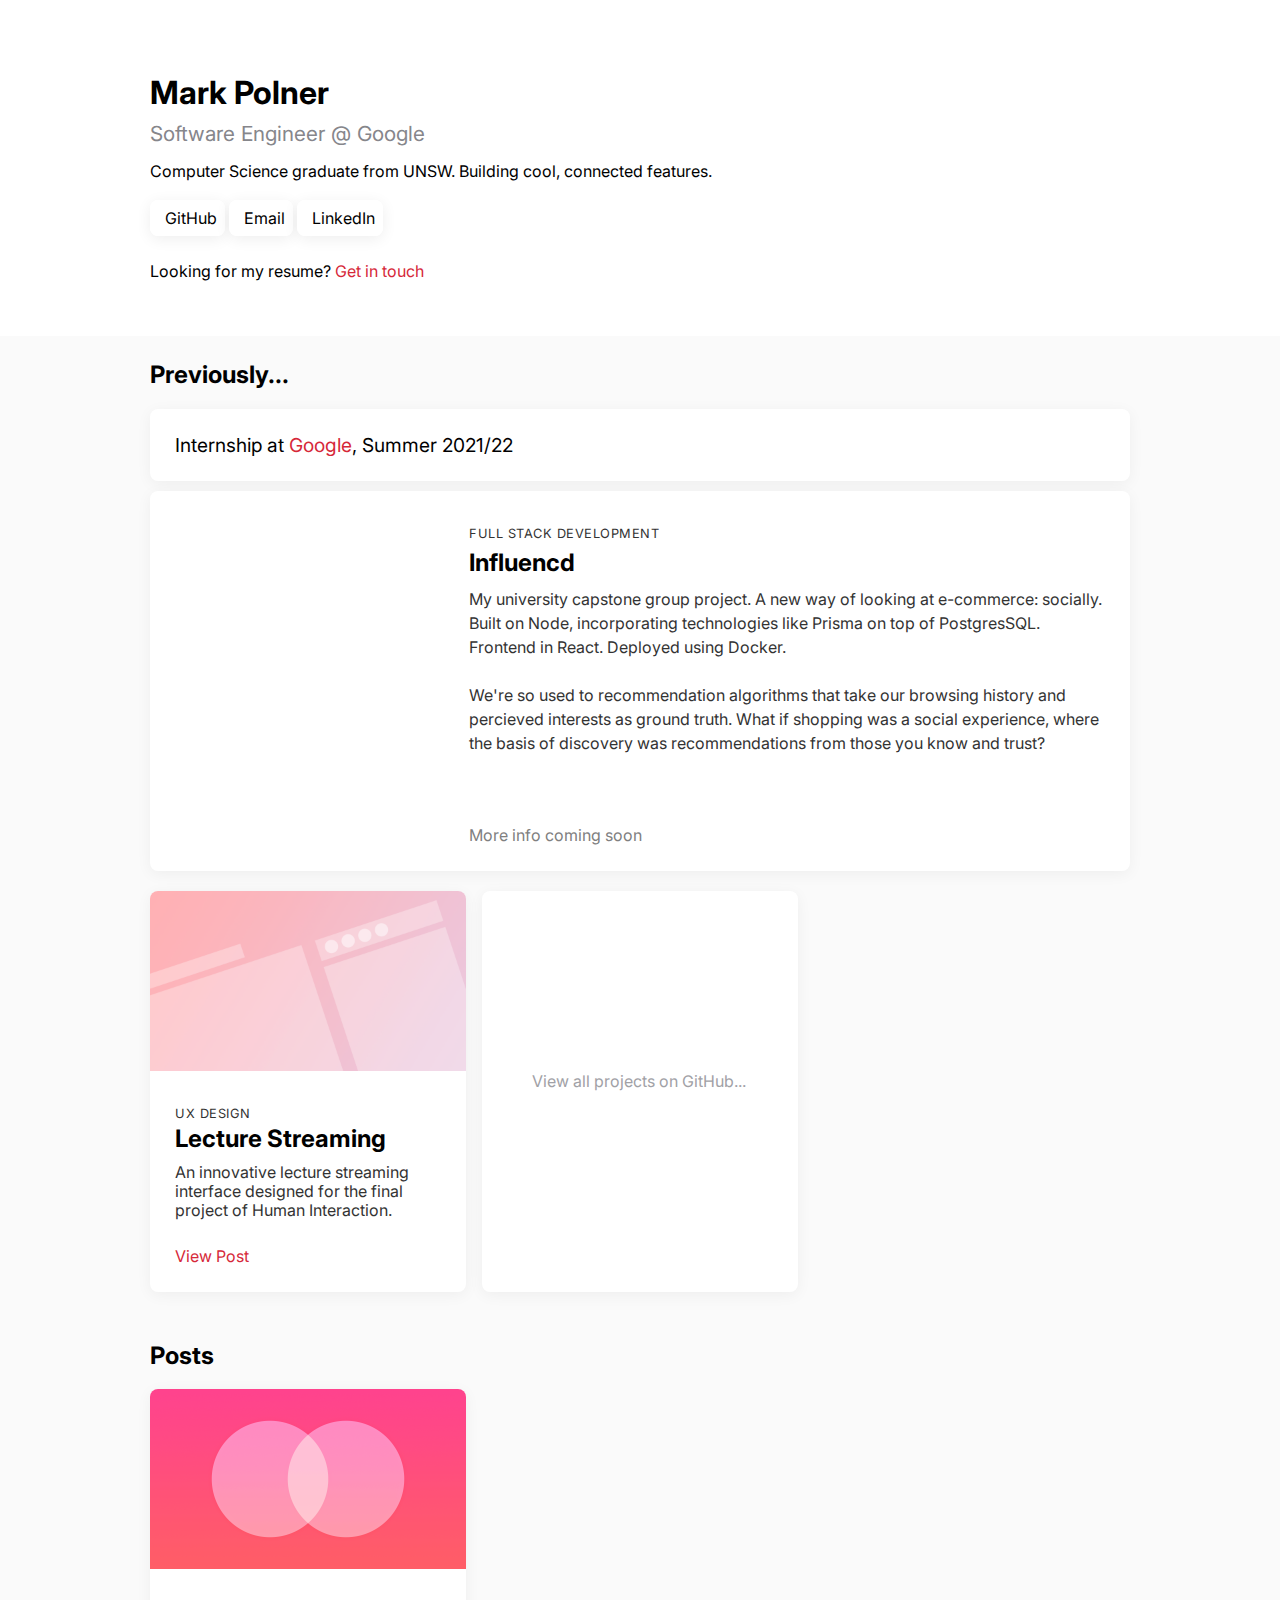
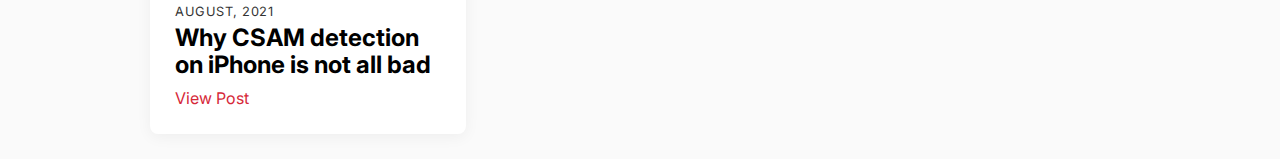
==== index.htm @ 2a42a6d3 "Update index.htm" ====
<html>
<head>
    <!-- Global site tag (gtag.js) - Google Analytics -->
    <script async src="https://www.googletagmanager.com/gtag/js?id=UA-175491358-1"></script>
    <script>
        window.dataLayer = window.dataLayer || [];
        function gtag(){dataLayer.push(arguments);}
        gtag('js', new Date());

        gtag('config', 'UA-175491358-1');
    </script>

    <link rel="stylesheet" href="https://use.fontawesome.com/releases/v5.14.0/css/all.css" integrity="sha384-HzLeBuhoNPvSl5KYnjx0BT+WB0QEEqLprO+NBkkk5gbc67FTaL7XIGa2w1L0Xbgc" crossorigin="anonymous">
    <link rel="stylesheet" href="styles.css">
    <link rel="preconnect" href="https://fonts.googleapis.com">
    <link rel="preconnect" href="https://fonts.gstatic.com" crossorigin>
    <link href="https://fonts.googleapis.com/css2?family=Inter:wght@100;200;300;400;500;600;700;800&display=swap" rel="stylesheet">

    <meta charset="utf-8">
    <base href="https://polner.dev/">
    <meta name="viewport" content="width=device-width, initial-scale=1.0">
    <meta name="robots" content="index,follow">

    <meta name="author" content="Mark Polner">

    <meta property="og:title" content="Mark Polner">
    <meta property="og:image" content="https://polner.dev/assets/cover.png">
    <meta property="og:url" content="https://polner.dev/">
    <meta property="og:description" content="Software Engineer">
    
    <title>Mark Polner</title>
    <meta name="description" content="Incoming Google SWE. Computer Science graduate from UNSW.">
    <link rel="icon" type="image/png" href="/assets/headshot.png"/>
</head>

<body>
    <div class="header">
        <div class="section" style="padding-bottom:40px;">            
            <div id="headline">
                <h1>Mark Polner</h1>
                <p class="subtitle">Software Engineer @ Google</p>
            </div>
            <p id="bio">Computer Science graduate from UNSW. Building cool, connected features.</p>
            <br>
            <div class="contact">
                <a href="https://www.github.com/marknotquark"><i class="fab fa-github"></i><span>GitHub</span></a>
                <a href="mailto:hello@polner.dev"><i class="fas fa-envelope"></i><span>Email</span></a>
                <a href="https://www.linkedin.com/in/mpol"><i class="fab fa-linkedin-in"></i><span>LinkedIn</span></a>
            </div>
            <br>
            <p>Looking for my resume? <a href="mailto:hello@polner.dev">Get in touch<i id = "chevron" class="fas fa-chevron-right"></i></a></p>
        </div>
    </div>

    <div class="section">
        <h2>Previously...</h2>
        <div class="card-miniheight">
            <span class="upnext">Internship at <a href="https://about.google">Google</a>, Summer 2021/22</h2>
        </div>
        <div class="card card-fullwidth">
            <div class="card-side card-fullwidth-side">
                <video class="side-video" autoplay muted loop>
                    <source src="/assets/InfluencdScroll.mp4" type="video/mp4" />
                </video>
            </div>
            <div class="lower-half">
                <p class="category" style="margin-bottom: 8px;">FULL STACK DEVELOPMENT</p>
                <h2>Influencd</h2>
                <p class="wide-spacing" style="flex-grow: 1">My university capstone group project. A new way of looking at e-commerce: socially. Built on Node, incorporating technologies like Prisma on top of PostgresSQL. Frontend in React. Deployed using Docker.<br /><br /><span style="color:darkgray"></span>We're so used to recommendation algorithms that take our browsing history and percieved interests as ground truth. What if shopping was a social experience, where the basis of discovery was recommendations from those you know and trust? </p>
                <p style="color: grey">More info coming soon <i id = "chevron" class="fas fa-chevron-right"></i></p>
            </div>
        </div>
        <div class="grid-container ">            
            <div class="card">
                <div class="top-half ux"></div>
                    <div class="lower-half">
                        <p class="category">UX DESIGN</p>
                        <h2>Lecture Streaming</h2>
                        <p>An innovative lecture streaming interface designed for the final project of Human Interaction.</p>
                <p><a href="/projects/lectures.html">View Post<i id = "chevron" class="fas fa-chevron-right"></i></a></p>
                </div>
            </div>
            <div class="card">
                <div class="center-flex">
                    <div class ="more-content">
                        <i class="fab fa-github"></i>
                        <p><a class="no-style" href="https://www.github.com/marknotquark">View all projects on GitHub...<i id = "chevron" class="fas fa-chevron-right"></i></a></p>
                    </div>
                </div>
            </div>
        </div>
    </div>
    <div class="section">
        <h2>Posts</h2>
        <div class="grid-container">            
            <div class="card post-card">
                <div class="top-half post-csam"></div>
                    <div class="lower-half">
                        <p class="category">AUGUST, 2021</p>
                        <h2>Why CSAM detection on iPhone is not all bad</h2>
                <p><a href="/projects/csam.html">View Post<i id = "chevron" class="fas fa-chevron-right"></i></a></p>
                </div>
            </div>
        </div>
</body>
</html>
---- styles.css ----
:root {
  --bg-color: #1a1a1d;
  --headline-color: black;
  --secondary-color: #86868b;
  --action-color: #D62839;
  --action-hover-color: #eb385f;


  --bg-color-dark: ##101010;
  --headline-color-dark: white;
  --secondary-color-dark: #fafafa;

  --card-height: 380px;
}

html {
  min-height: -webkit-fill-available;
}

body {
  font-family: -apple-system, BlinkMacSystemFont, 'Inter', Helvetica, Arial, sans-serif, "Apple Color Emoji", "Segoe UI Emoji", "Segoe UI Symbol";    
  background: #fafafa;
}

h1 {
  font-weight: 700;
}

h2 {
  margin-top: 0;
}

a {
  text-decoration: none;
  color: var(--action-color);
  transition: .2s;
}

a:hover {
  color: var(--action-hover-color);
}

a > i {
  font-size: 80%;
}

.section {
  max-width: 980px;
  margin: 0 auto;
  padding: 25px;
}

.header {
  background-color: white;
  padding-top: 50px;
}

.grid-container {
  display: grid;

  grid-template-columns: repeat(auto-fill, minmax(300px, 1fr));
  grid-gap: 1rem;
}

.mini-card-container {
  display: flex;
  flex-direction: row;
  gap: 10px;

  flex-grow: 1;
}

.subtitle {
  color: var(--secondary-color);
  font-size: 1.3rem;
}

.project {
  background-color: lightgrey;
  padding: 0 1rem;
  box-shadow: 0px 3px 15px rgba(0,0,0,0.2);

  display: flex;
  flex-direction: row;
}

.contact > a {
  padding: .5rem;
  border: 0 .4rem;
  border-color: var(--action-color);
  border-radius: 8px;
  background-color: white;
  color: black;
  transition: .1s;

  box-shadow: 0px 3px 15px rgba(0,0,0,0.07);
}

.contact > a:hover {
  background-color: var(--action-color);
  color: white;

  box-shadow: 0px 3px 15px rgba(0,0,0,0.2);
}

.contact > a > i {
  margin-right: 7px;
}

.headshot {
  background-color: #fafafa;
  height: 13rem;
  border-radius: 100%;
}

#headline h1 {
  margin: 0;
  margin-bottom: 10px;
  color: var(--headline-color);
}

#headline p {
  margin: 0;
}

#headline {
  margin-bottom: 16px;
}

#bio {
  line-height: 1.2;

  margin-top: 0;
  margin-bottom: 10px;
}

#chevron {
  margin-left: 3px;
}

.card-miniheight {
  margin: 10px 0;
  border-radius: 8px;

  flex-grow: 1;

  padding: 25px;

  background-color: white;
  box-shadow: 0px 3px 15px rgba(0,0,0,0.05);
}

.upnext {
  font-size: 1.2em;
}

.upnext-title {
  font-weight: 700;
}

.card {
  min-height: var(--card-height);
  
  border-radius: 8px;

  background-color: white;
  box-shadow: 0px 3px 15px rgba(0,0,0,0.05);
}

.card-fullwidth {
  display: flex;
  direction: row;
  margin-bottom: 20px;
}

.card-fullwidth video {
  width: 100%;
  height: 100%;
  object-fit: cover;
  z-index: 0;
}

.card-fullwidth-side {
  flex-grow: 1;
  overflow: hidden;
}

.card-side {
  min-width: 30%;
  border-top-left-radius: 8px;
  border-bottom-left-radius: 8px;
  display: block;
}

.post-card {
  min-height: auto !important;
}

.side-video {
  object-fit: fill;
  position: static;
}

.card:hover {
  box-shadow: 0px 3px 15px rgba(0,0,0,0.15);
  transition: 0.3s;
}

.card-miniheight:hover {
  box-shadow: 0px 3px 15px rgba(0,0,0,0.15);
  transition: 0.3s;
}

.lower-half {
  display: flex;
  flex-direction: column;
  padding: 25px 25px 10px 25px;
}

.lower-half > h2 {
  margin: 0;
}

.lower-half > p {
  color: #333;
  margin-top: 10px;
  line-height: 1.2;
}

.category {
  margin-bottom: 4px;
  color: #86868b;
  font-size: 80%;
  letter-spacing: .5px;
  text-transform: uppercase;

  margin-top: 0;
}

.lower-half > h2 {
  margin-top: 0;
}

.top-half {
  height: 180px;
  border-radius: 8px 8px 0 0;
  background-size: cover;
  background-position: center center;
}

.more-content {
  color: #a1a1a6;
  text-align: center;
}

.more-content > i {
  font-size: 250%;
}

.center-flex {
  display: flex;
  justify-content: center;
  align-items: center;
  min-height: var(--card-height);
  width: 100%;
}

.wide-spacing {
  line-height: 1.5 !important;
}

.influencd {
  background-color: #fe3353;
  background-image: url(portfolio/Influencd2.png);
  background-size: cover;
  background-position: center center;
}

.echo {
  background-color: #ccb7e0;
  background-image: url(portfolio/echo.png);
}

.dog {
  background-color: #fe815a;
  background-image: url(portfolio/dog.png);
}

.turn-based {
  background-color: #b24161;
  background-image: url(portfolio/turn-based.png);
}

.ux {
  background-color: #f0babf;
  background-image: url(portfolio/lecture.png);
}

.plant {
  background-color: #88e6d3;  /* fallback for old browsers */
  background-image: url(portfolio/plant.png);
}

.post-csam {
  background-color: #eb385f;
  background-image: url(projects/img/posts/csam/header.png);
}


.no-style {
  color: inherit !important;
}

@media (max-width: 800px) {
  .card-fullwidth {
    flex-direction: column;
    height: 700px;
  }

  .card-side {
    border-bottom-left-radius: 0px;
    border-top-right-radius: 8px;
  }
  
  .mini-card-container {
    flex-direction: column;
    gap: 0px;
  }
}

@media (prefers-color-scheme: dark) {

  body {
    background: #1a1a1a;
    color: white;
  }

  .header {
    background-color: #0f0f0f;
  }

  #headline h1 {
    color: var(--primary-color-dark);
  }

  .subtitle {
    color: var(--secondary-color-dark);
  }

  .card {
    background-color: #0f0f0f;
  }

  .card-miniheight {
    background-color: #0f0f0f;
  }

  .lower-half > p {
    color: white;
  } 

  .category {
    color: #86868b !important;
  }

  .section {
    /* background-image: linear-gradient(0deg, rgba(26,26,26,1) 0%, rgba(45,45,45,1) 100%); */
  }
}

/*! normalize.css v8.0.1 | MIT License | github.com/necolas/normalize.css */

/* Document
 ========================================================================== */

/**
* 1. Correct the line height in all browsers.
* 2. Prevent adjustments of font size after orientation changes in iOS.
*/

html {
  line-height: 1.15; /* 1 */
  -webkit-text-size-adjust: 100%; /* 2 */
}

/* Sections
   ========================================================================== */

/**
 * Remove the margin in all browsers.
 */

body {
  margin: 0;
}

/**
 * Render the `main` element consistently in IE.
 */

main {
  display: block;
}

/**
 * Correct the font size and margin on `h1` elements within `section` and
 * `article` contexts in Chrome, Firefox, and Safari.
 */

h1 {
  font-size: 2em;
  margin: 0.67em 0;
}

/* Grouping content
   ========================================================================== */

/**
 * 1. Add the correct box sizing in Firefox.
 * 2. Show the overflow in Edge and IE.
 */

hr {
  box-sizing: content-box; /* 1 */
  height: 0; /* 1 */
  overflow: visible; /* 2 */
}

/**
 * 1. Correct the inheritance and scaling of font size in all browsers.
 * 2. Correct the odd `em` font sizing in all browsers.
 */

pre {
  font-family: monospace, monospace; /* 1 */
  font-size: 1em; /* 2 */
}

/* Text-level semantics
   ========================================================================== */

/**
 * Remove the gray background on active links in IE 10.
 */

a {
  background-color: transparent;
}

/**
 * 1. Remove the bottom border in Chrome 57-
 * 2. Add the correct text decoration in Chrome, Edge, IE, Opera, and Safari.
 */

abbr[title] {
  border-bottom: none; /* 1 */
  text-decoration: underline; /* 2 */
  text-decoration: underline dotted; /* 2 */
}

/**
 * Add the correct font weight in Chrome, Edge, and Safari.
 */

b,
strong {
  font-weight: bolder;
}

/**
 * 1. Correct the inheritance and scaling of font size in all browsers.
 * 2. Correct the odd `em` font sizing in all browsers.
 */

code,
kbd,
samp {
  font-family: monospace, monospace; /* 1 */
  font-size: 1em; /* 2 */
}

/**
 * Add the correct font size in all browsers.
 */

small {
  font-size: 80%;
}

/**
 * Prevent `sub` and `sup` elements from affecting the line height in
 * all browsers.
 */

sub,
sup {
  font-size: 75%;
  line-height: 0;
  position: relative;
  vertical-align: baseline;
}

sub {
  bottom: -0.25em;
}

sup {
  top: -0.5em;
}

/* Embedded content
   ========================================================================== */

/**
 * Remove the border on images inside links in IE 10.
 */

img {
  border-style: none;
}

/* Forms
   ========================================================================== */

/**
 * 1. Change the font styles in all browsers.
 * 2. Remove the margin in Firefox and Safari.
 */

button,
input,
optgroup,
select,
textarea {
  font-family: inherit; /* 1 */
  font-size: 100%; /* 1 */
  line-height: 1.15; /* 1 */
  margin: 0; /* 2 */
}

/**
 * Show the overflow in IE.
 * 1. Show the overflow in Edge.
 */

button,
input { /* 1 */
  overflow: visible;
}

/**
 * Remove the inheritance of text transform in Edge, Firefox, and IE.
 * 1. Remove the inheritance of text transform in Firefox.
 */

button,
select { /* 1 */
  text-transform: none;
}

/**
 * Correct the inability to style clickable types in iOS and Safari.
 */

button,
[type="button"],
[type="reset"],
[type="submit"] {
  -webkit-appearance: button;
}

/**
 * Remove the inner border and padding in Firefox.
 */

button::-moz-focus-inner,
[type="button"]::-moz-focus-inner,
[type="reset"]::-moz-focus-inner,
[type="submit"]::-moz-focus-inner {
  border-style: none;
  padding: 0;
}

/**
 * Restore the focus styles unset by the previous rule.
 */

button:-moz-focusring,
[type="button"]:-moz-focusring,
[type="reset"]:-moz-focusring,
[type="submit"]:-moz-focusring {
  outline: 1px dotted ButtonText;
}

/**
 * Correct the padding in Firefox.
 */

fieldset {
  padding: 0.35em 0.75em 0.625em;
}

/**
 * 1. Correct the text wrapping in Edge and IE.
 * 2. Correct the color inheritance from `fieldset` elements in IE.
 * 3. Remove the padding so developers are not caught out when they zero out
 *    `fieldset` elements in all browsers.
 */

legend {
  box-sizing: border-box; /* 1 */
  color: inherit; /* 2 */
  display: table; /* 1 */
  max-width: 100%; /* 1 */
  padding: 0; /* 3 */
  white-space: normal; /* 1 */
}

/**
 * Add the correct vertical alignment in Chrome, Firefox, and Opera.
 */

progress {
  vertical-align: baseline;
}

/**
 * Remove the default vertical scrollbar in IE 10+.
 */

textarea {
  overflow: auto;
}

/**
 * 1. Add the correct box sizing in IE 10.
 * 2. Remove the padding in IE 10.
 */

[type="checkbox"],
[type="radio"] {
  box-sizing: border-box; /* 1 */
  padding: 0; /* 2 */
}

/**
 * Correct the cursor style of increment and decrement buttons in Chrome.
 */

[type="number"]::-webkit-inner-spin-button,
[type="number"]::-webkit-outer-spin-button {
  height: auto;
}

/**
 * 1. Correct the odd appearance in Chrome and Safari.
 * 2. Correct the outline style in Safari.
 */

[type="search"] {
  -webkit-appearance: textfield; /* 1 */
  outline-offset: -2px; /* 2 */
}

/**
 * Remove the inner padding in Chrome and Safari on macOS.
 */

[type="search"]::-webkit-search-decoration {
  -webkit-appearance: none;
}

/**
 * 1. Correct the inability to style clickable types in iOS and Safari.
 * 2. Change font properties to `inherit` in Safari.
 */

::-webkit-file-upload-button {
  -webkit-appearance: button; /* 1 */
  font: inherit; /* 2 */
}

/* Interactive
   ========================================================================== */

/*
 * Add the correct display in Edge, IE 10+, and Firefox.
 */

details {
  display: block;
}

/*
 * Add the correct display in all browsers.
 */

summary {
  display: list-item;
}

/* Misc
   ========================================================================== */

/**
 * Add the correct display in IE 10+.
 */

template {
  display: none;
}

/**
 * Add the correct display in IE 10.
 */

[hidden] {
  display: none;
}
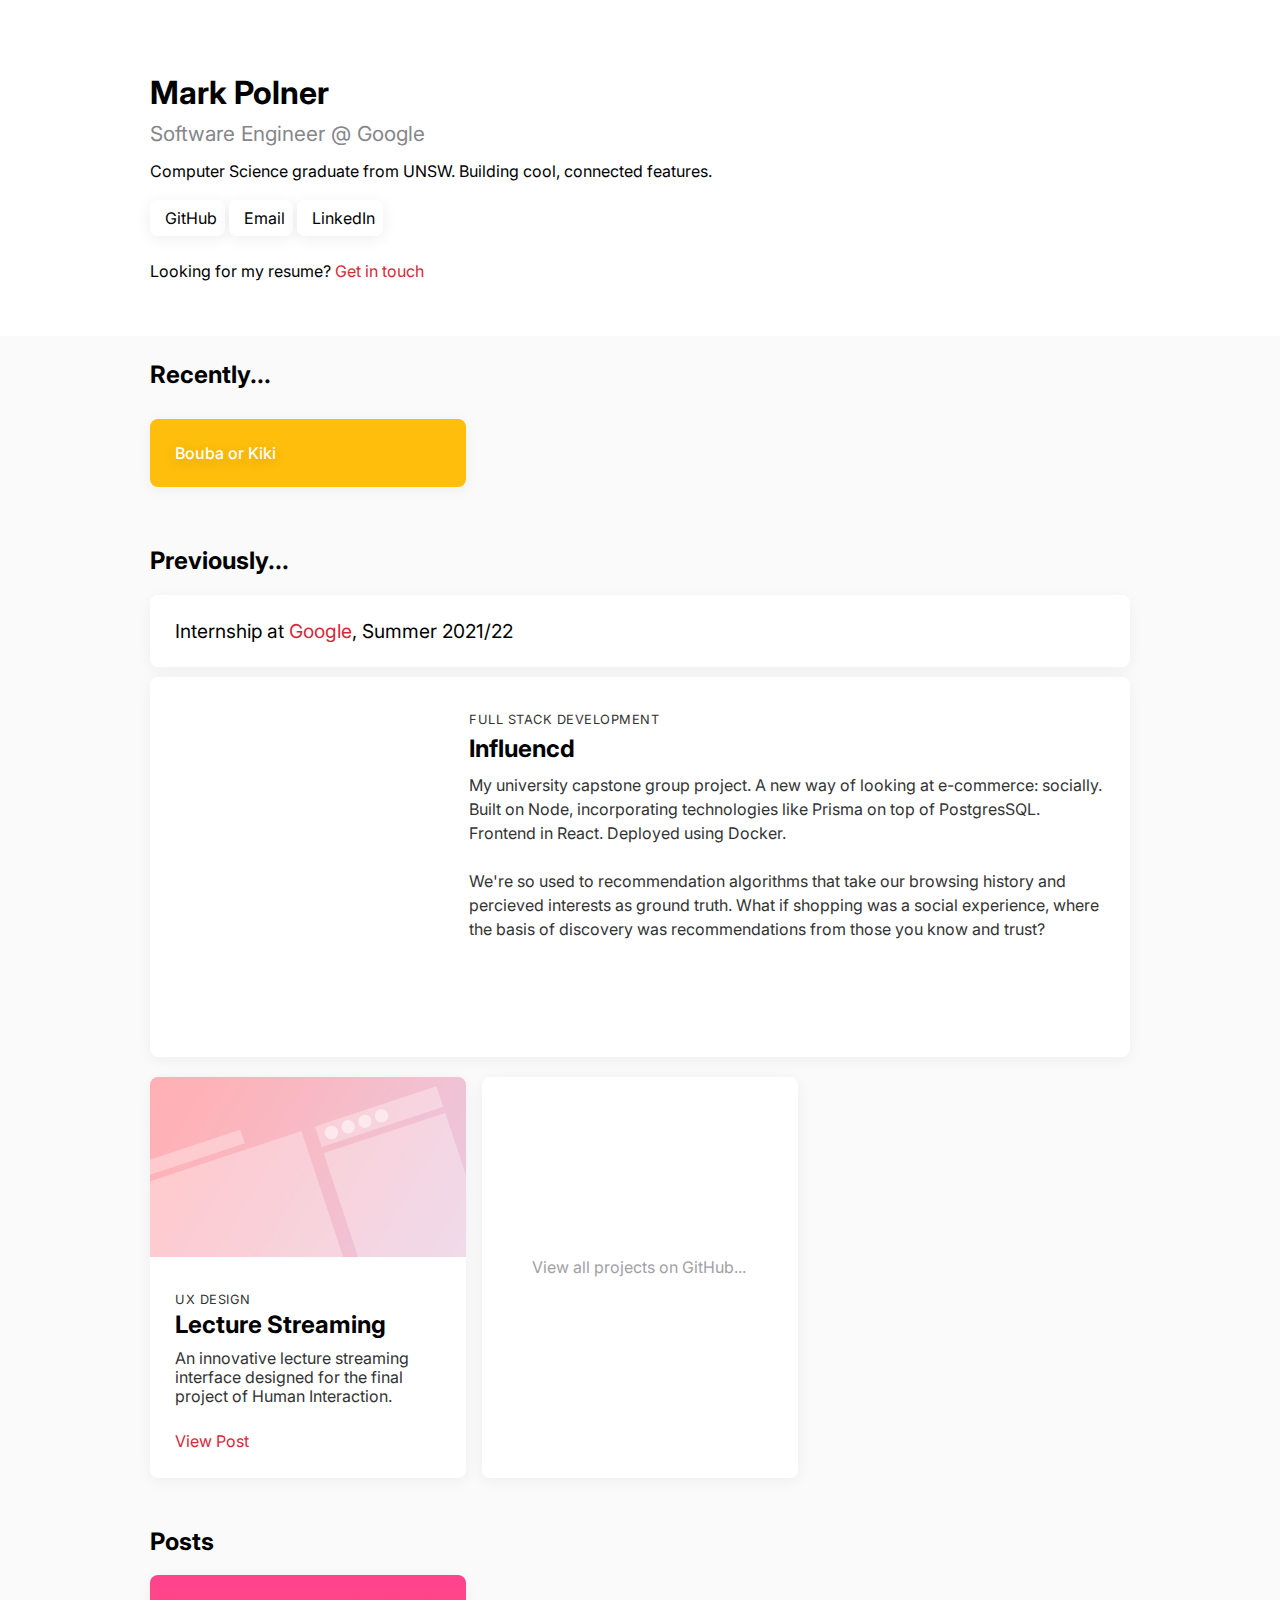
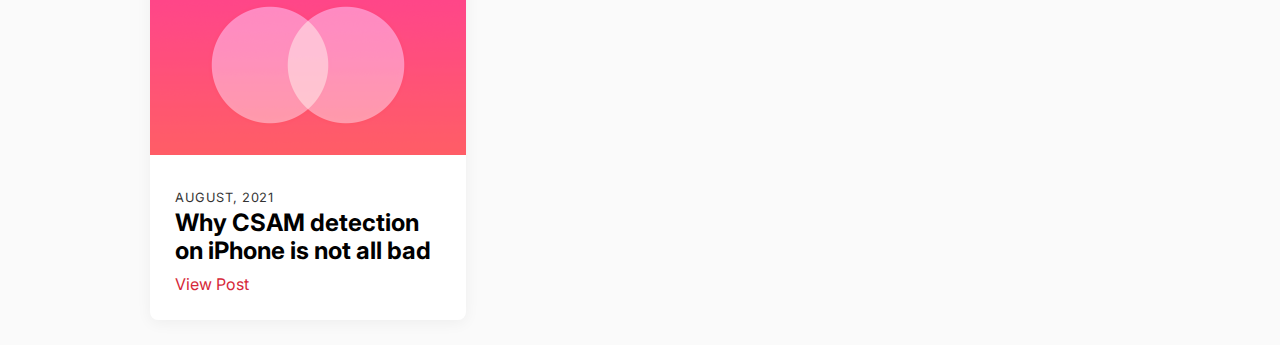
==== commit 05bed33f: "add bouba and remove coming soon" ====
--- a/index.htm
+++ b/index.htm
@@ -53,6 +53,17 @@
     </div>
 
     <div class="section">
+        <h2>Recently...</h2>
+        <div class="grid-container">
+            <div class="card-miniheight boubaorkiki">
+                <a href="https://boubaorkiki.polner.dev/">
+                    Bouba or Kiki <i id = "chevron" class="fas fa-chevron-right"></i>
+                </a>
+            </div>
+        </div>
+    </div>
+
+    <div class="section">
         <h2>Previously...</h2>
         <div class="card-miniheight">
             <span class="upnext">Internship at <a href="https://about.google">Google</a>, Summer 2021/22</h2>
@@ -67,7 +78,6 @@
                 <p class="category" style="margin-bottom: 8px;">FULL STACK DEVELOPMENT</p>
                 <h2>Influencd</h2>
                 <p class="wide-spacing" style="flex-grow: 1">My university capstone group project. A new way of looking at e-commerce: socially. Built on Node, incorporating technologies like Prisma on top of PostgresSQL. Frontend in React. Deployed using Docker.<br /><br /><span style="color:darkgray"></span>We're so used to recommendation algorithms that take our browsing history and percieved interests as ground truth. What if shopping was a social experience, where the basis of discovery was recommendations from those you know and trust? </p>
-                <p style="color: grey">More info coming soon <i id = "chevron" class="fas fa-chevron-right"></i></p>
             </div>
         </div>
         <div class="grid-container ">            
--- a/styles.css
+++ b/styles.css
@@ -264,6 +264,16 @@
   align-items: center;
   min-height: var(--card-height);
   width: 100%;
+}
+
+.boubaorkiki {
+  background-color: #ffbe0c !important;
+  font-weight: 500;
+}
+
+.boubaorkiki a {
+  color: white;
+  text-shadow: 0px 3px 15px rgba(0,0,0,0.2);
 }
 
 .wide-spacing {
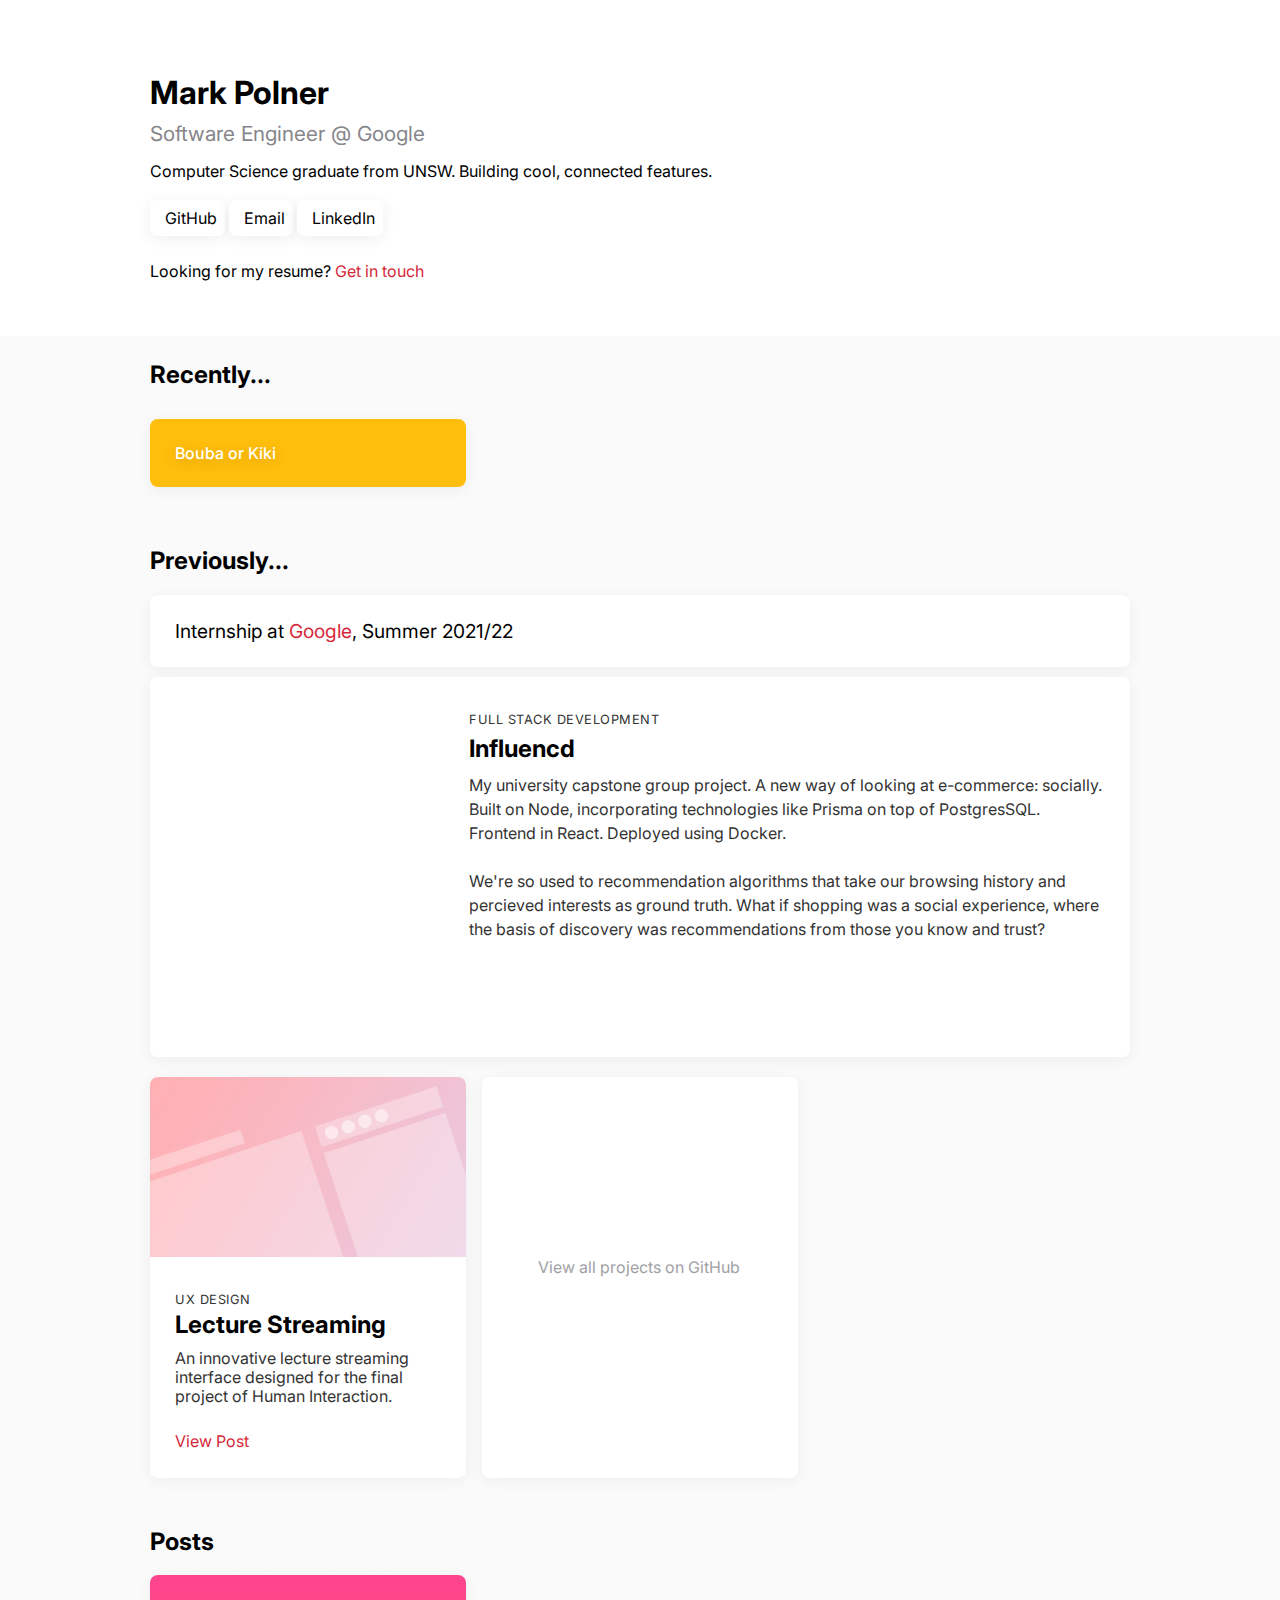
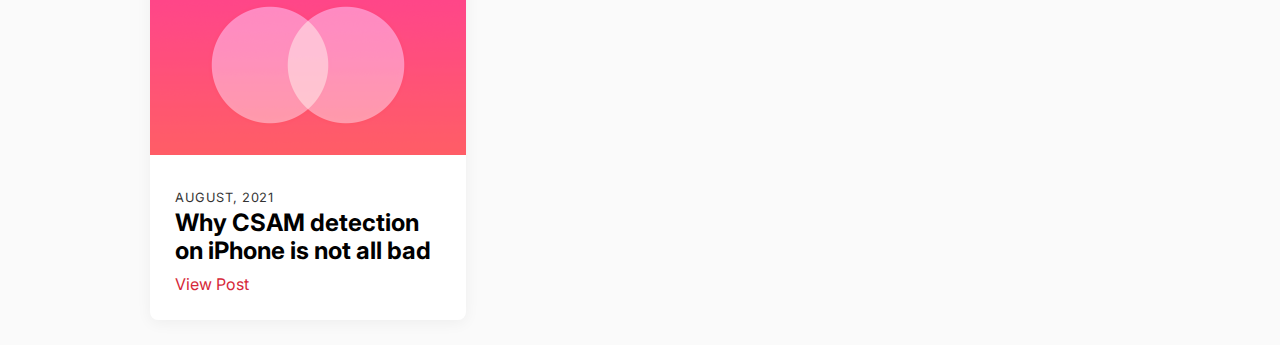
==== commit f68bcf3a: "Update index.htm" ====
--- a/index.htm
+++ b/index.htm
@@ -94,7 +94,7 @@
                 <div class="center-flex">
                     <div class ="more-content">
                         <i class="fab fa-github"></i>
-                        <p><a class="no-style" href="https://www.github.com/marknotquark">View all projects on GitHub...<i id = "chevron" class="fas fa-chevron-right"></i></a></p>
+                        <p><a class="no-style" href="https://www.github.com/marknotquark">View all projects on GitHub<i id = "chevron" class="fas fa-chevron-right"></i></a></p>
                     </div>
                 </div>
             </div>
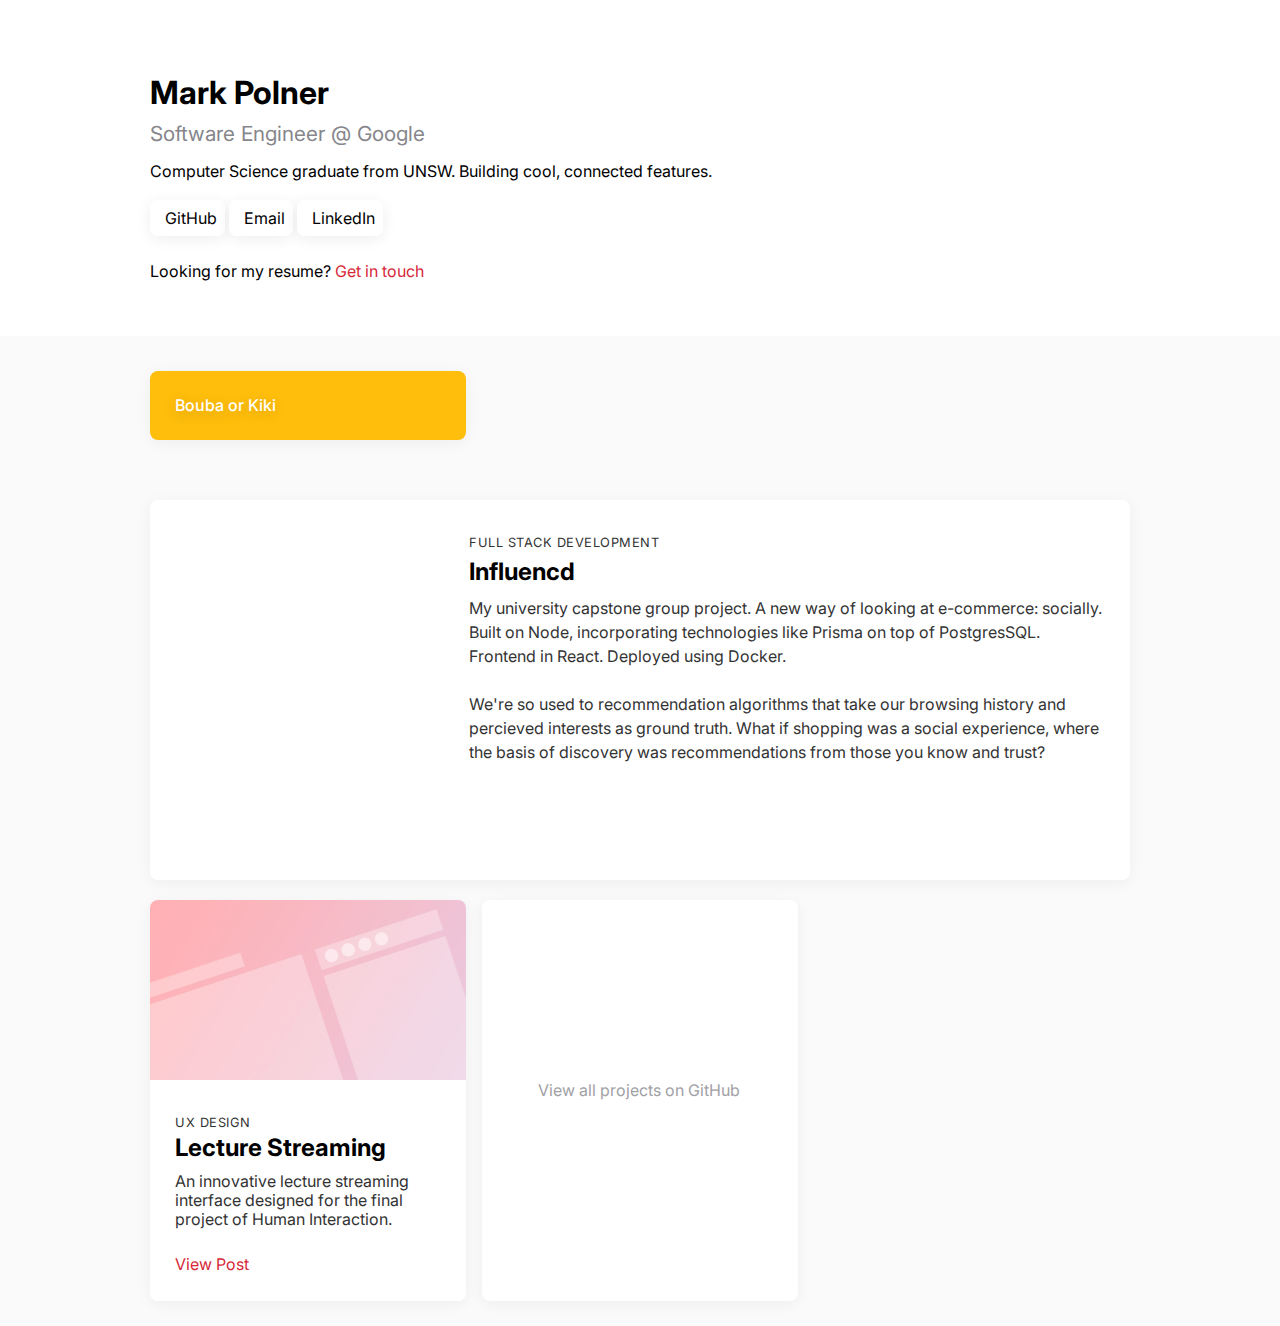
==== commit b3dd931e: "Update index.htm" ====
--- a/index.htm
+++ b/index.htm
@@ -53,7 +53,6 @@
     </div>
 
     <div class="section">
-        <h2>Recently...</h2>
         <div class="grid-container">
             <div class="card-miniheight boubaorkiki">
                 <a href="https://boubaorkiki.polner.dev/">
@@ -64,10 +63,6 @@
     </div>
 
     <div class="section">
-        <h2>Previously...</h2>
-        <div class="card-miniheight">
-            <span class="upnext">Internship at <a href="https://about.google">Google</a>, Summer 2021/22</h2>
-        </div>
         <div class="card card-fullwidth">
             <div class="card-side card-fullwidth-side">
                 <video class="side-video" autoplay muted loop>
@@ -100,17 +95,5 @@
             </div>
         </div>
     </div>
-    <div class="section">
-        <h2>Posts</h2>
-        <div class="grid-container">            
-            <div class="card post-card">
-                <div class="top-half post-csam"></div>
-                    <div class="lower-half">
-                        <p class="category">AUGUST, 2021</p>
-                        <h2>Why CSAM detection on iPhone is not all bad</h2>
-                <p><a href="/projects/csam.html">View Post<i id = "chevron" class="fas fa-chevron-right"></i></a></p>
-                </div>
-            </div>
-        </div>
 </body>
 </html>
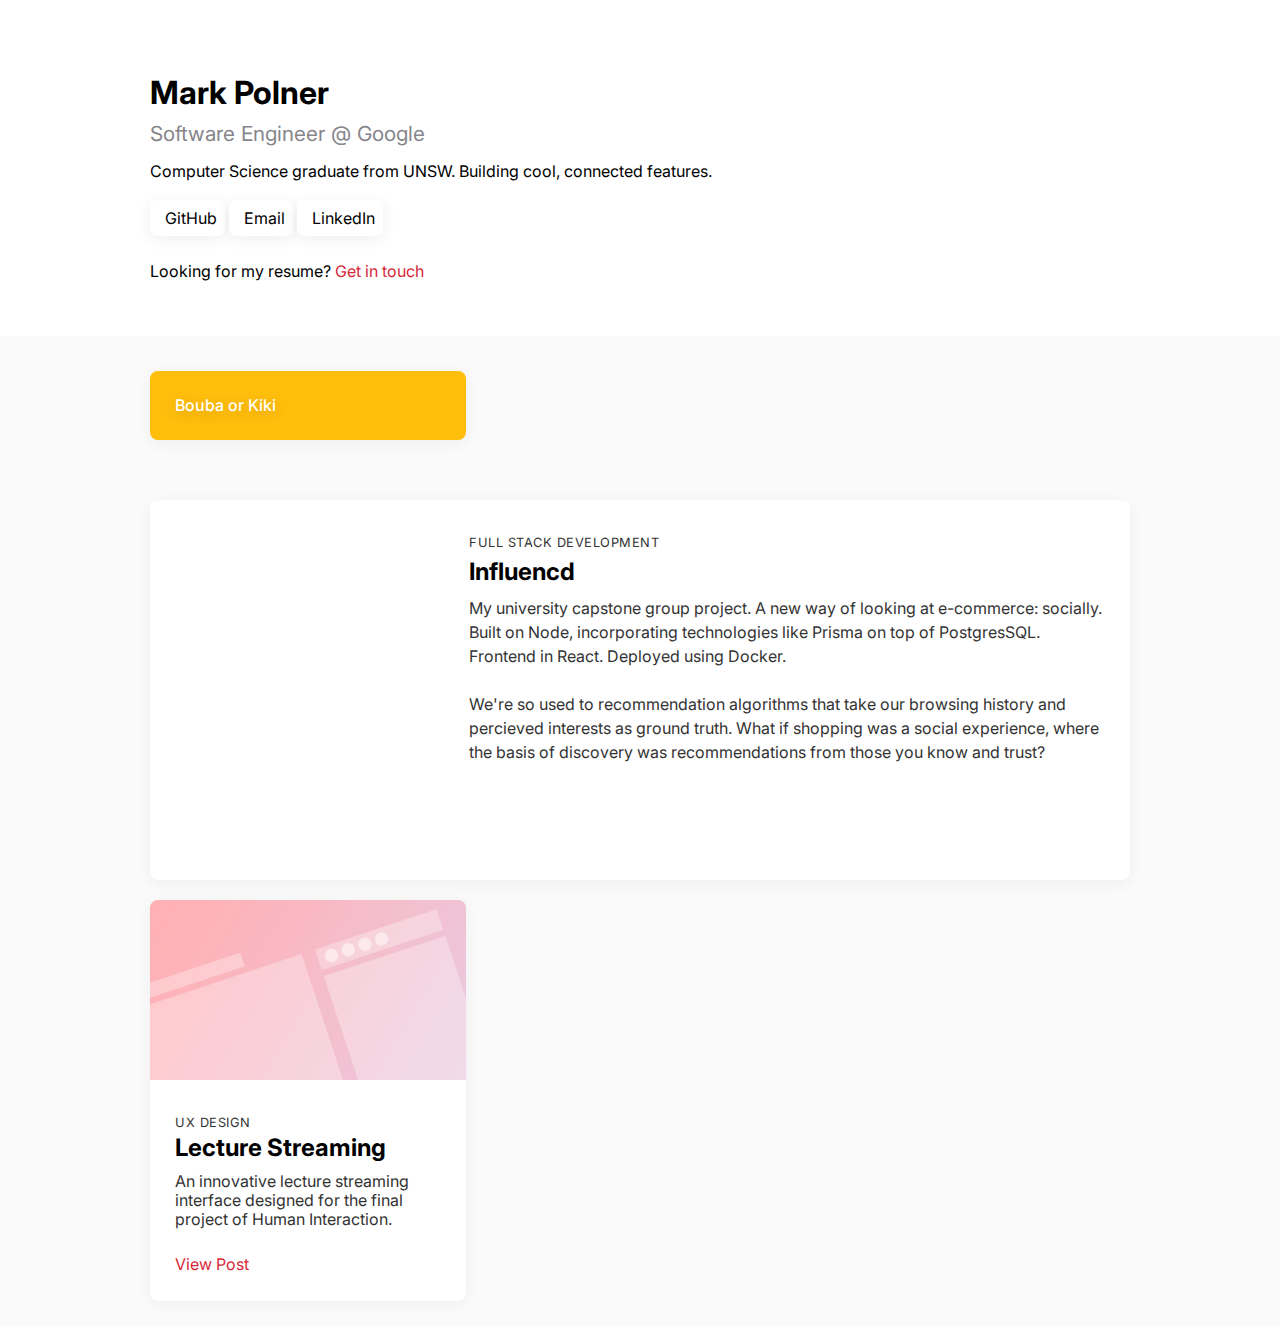
==== commit 1af352cc: "Update index.htm" ====
--- a/index.htm
+++ b/index.htm
@@ -43,7 +43,7 @@
             <p id="bio">Computer Science graduate from UNSW. Building cool, connected features.</p>
             <br>
             <div class="contact">
-                <a href="https://www.github.com/marknotquark"><i class="fab fa-github"></i><span>GitHub</span></a>
+                <a href="https://www.github.com/markwhosthat"><i class="fab fa-github"></i><span>GitHub</span></a>
                 <a href="mailto:hello@polner.dev"><i class="fas fa-envelope"></i><span>Email</span></a>
                 <a href="https://www.linkedin.com/in/mpol"><i class="fab fa-linkedin-in"></i><span>LinkedIn</span></a>
             </div>
@@ -85,14 +85,14 @@
                 <p><a href="/projects/lectures.html">View Post<i id = "chevron" class="fas fa-chevron-right"></i></a></p>
                 </div>
             </div>
-            <div class="card">
+<!--             <div class="card">
                 <div class="center-flex">
                     <div class ="more-content">
                         <i class="fab fa-github"></i>
                         <p><a class="no-style" href="https://www.github.com/marknotquark">View all projects on GitHub<i id = "chevron" class="fas fa-chevron-right"></i></a></p>
                     </div>
                 </div>
-            </div>
+            </div> -->
         </div>
     </div>
 </body>
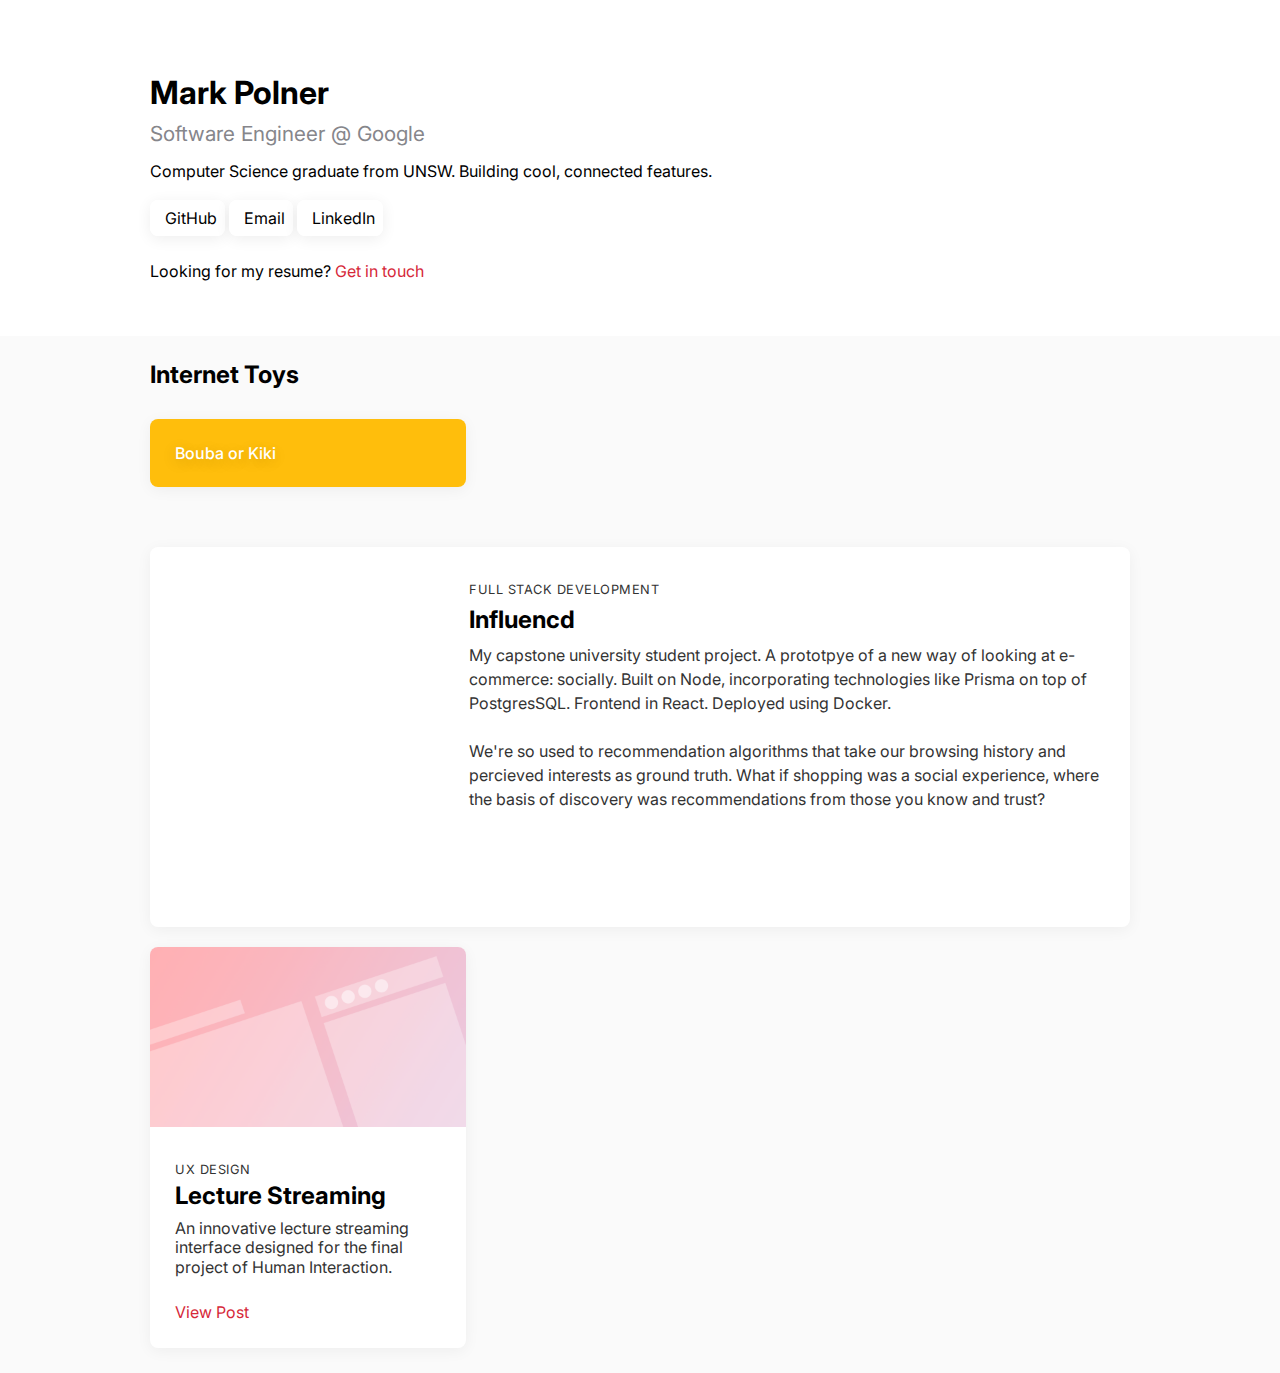
==== commit 4737d92f: "Update index.htm" ====
--- a/index.htm
+++ b/index.htm
@@ -53,6 +53,7 @@
     </div>
 
     <div class="section">
+        <h2>Internet Toys</h2>
         <div class="grid-container">
             <div class="card-miniheight boubaorkiki">
                 <a href="https://boubaorkiki.polner.dev/">
@@ -72,10 +73,10 @@
             <div class="lower-half">
                 <p class="category" style="margin-bottom: 8px;">FULL STACK DEVELOPMENT</p>
                 <h2>Influencd</h2>
-                <p class="wide-spacing" style="flex-grow: 1">My university capstone group project. A new way of looking at e-commerce: socially. Built on Node, incorporating technologies like Prisma on top of PostgresSQL. Frontend in React. Deployed using Docker.<br /><br /><span style="color:darkgray"></span>We're so used to recommendation algorithms that take our browsing history and percieved interests as ground truth. What if shopping was a social experience, where the basis of discovery was recommendations from those you know and trust? </p>
+                <p class="wide-spacing" style="flex-grow: 1">My capstone university student project. A prototpye of a new way of looking at e-commerce: socially. Built on Node, incorporating technologies like Prisma on top of PostgresSQL. Frontend in React. Deployed using Docker.<br /><br /><span style="color:darkgray"></span>We're so used to recommendation algorithms that take our browsing history and percieved interests as ground truth. What if shopping was a social experience, where the basis of discovery was recommendations from those you know and trust? </p>
             </div>
         </div>
-        <div class="grid-container ">            
+        <div class="grid-container">
             <div class="card">
                 <div class="top-half ux"></div>
                     <div class="lower-half">
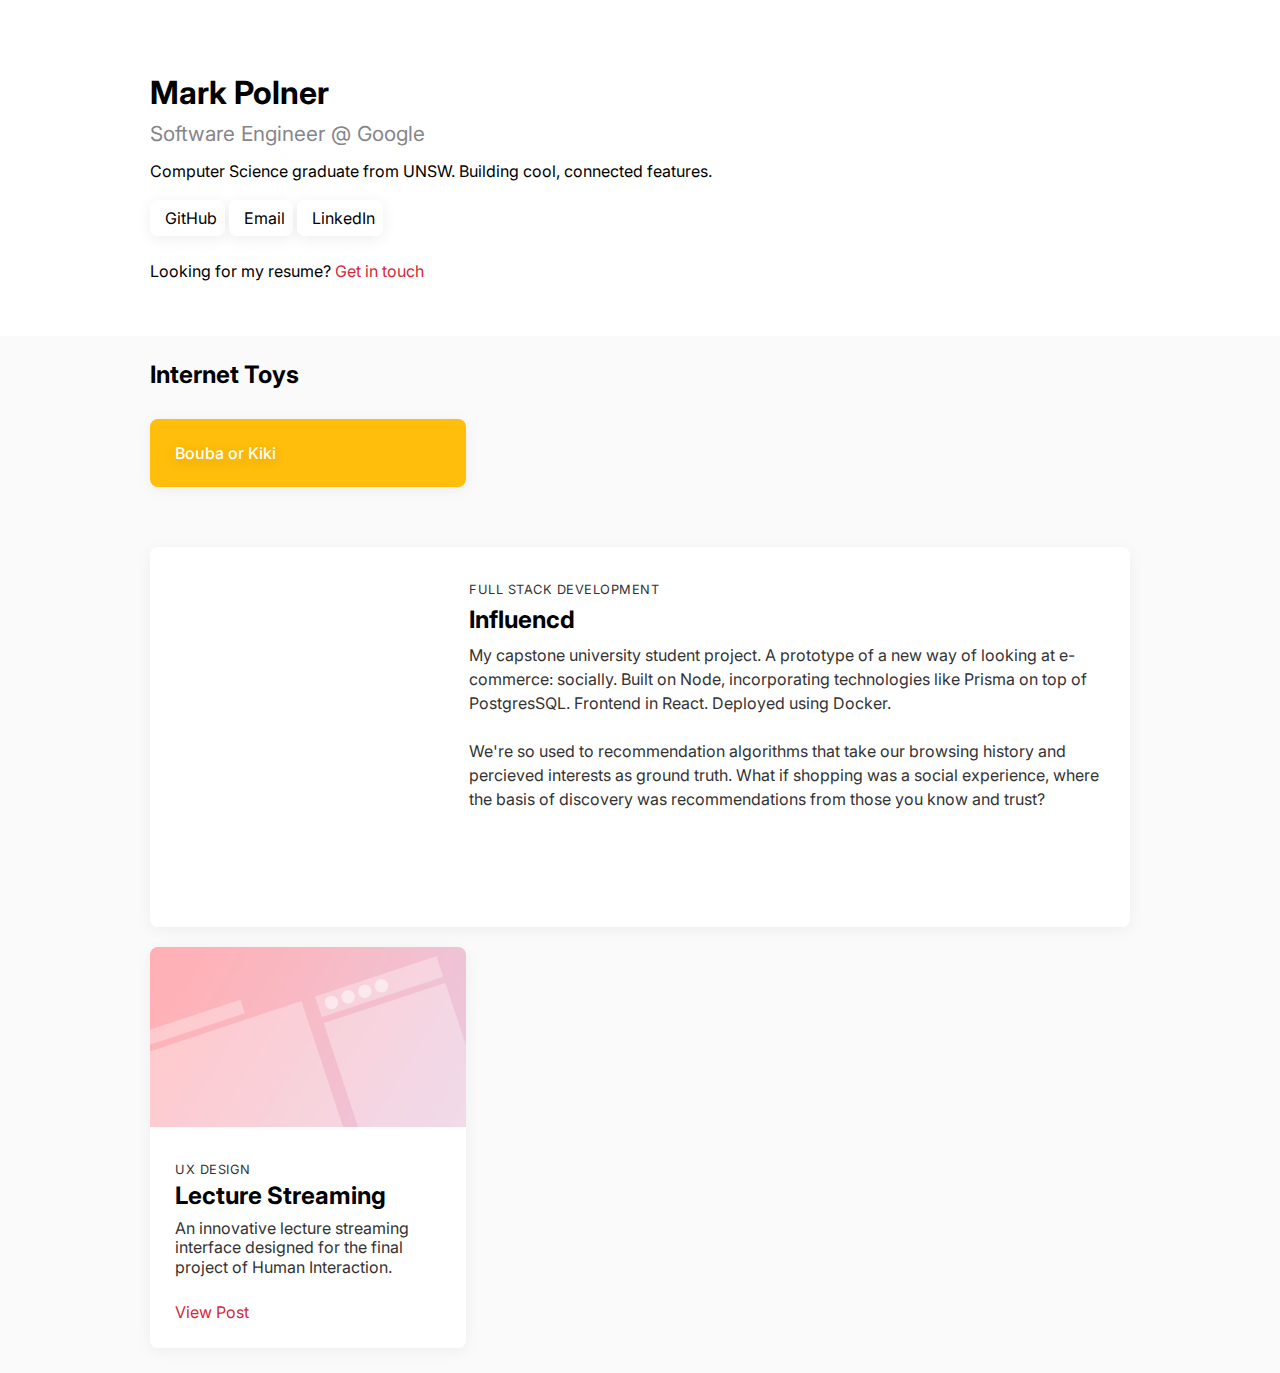
==== commit cafbbbdd: "Update index.htm" ====
--- a/index.htm
+++ b/index.htm
@@ -73,7 +73,7 @@
             <div class="lower-half">
                 <p class="category" style="margin-bottom: 8px;">FULL STACK DEVELOPMENT</p>
                 <h2>Influencd</h2>
-                <p class="wide-spacing" style="flex-grow: 1">My capstone university student project. A prototpye of a new way of looking at e-commerce: socially. Built on Node, incorporating technologies like Prisma on top of PostgresSQL. Frontend in React. Deployed using Docker.<br /><br /><span style="color:darkgray"></span>We're so used to recommendation algorithms that take our browsing history and percieved interests as ground truth. What if shopping was a social experience, where the basis of discovery was recommendations from those you know and trust? </p>
+                <p class="wide-spacing" style="flex-grow: 1">My capstone university student project. A prototype of a new way of looking at e-commerce: socially. Built on Node, incorporating technologies like Prisma on top of PostgresSQL. Frontend in React. Deployed using Docker.<br /><br /><span style="color:darkgray"></span>We're so used to recommendation algorithms that take our browsing history and percieved interests as ground truth. What if shopping was a social experience, where the basis of discovery was recommendations from those you know and trust? </p>
             </div>
         </div>
         <div class="grid-container">
